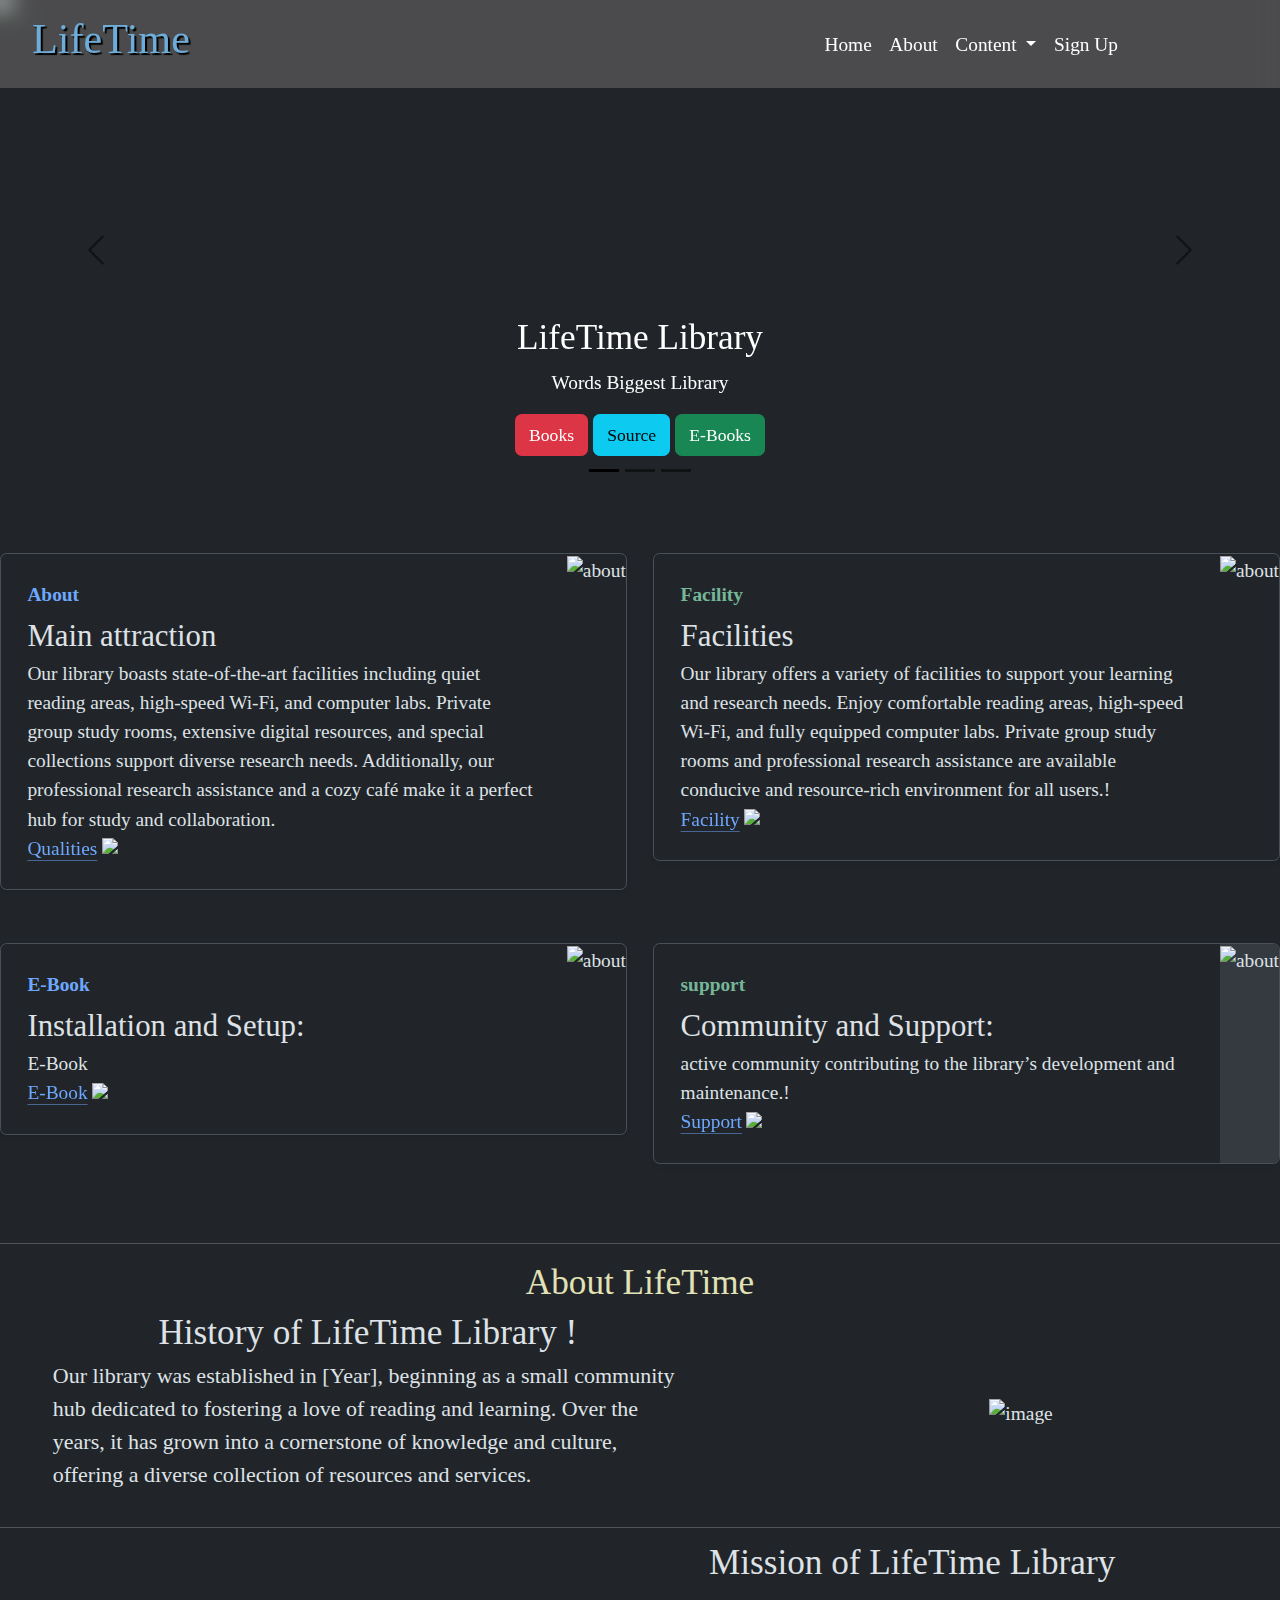
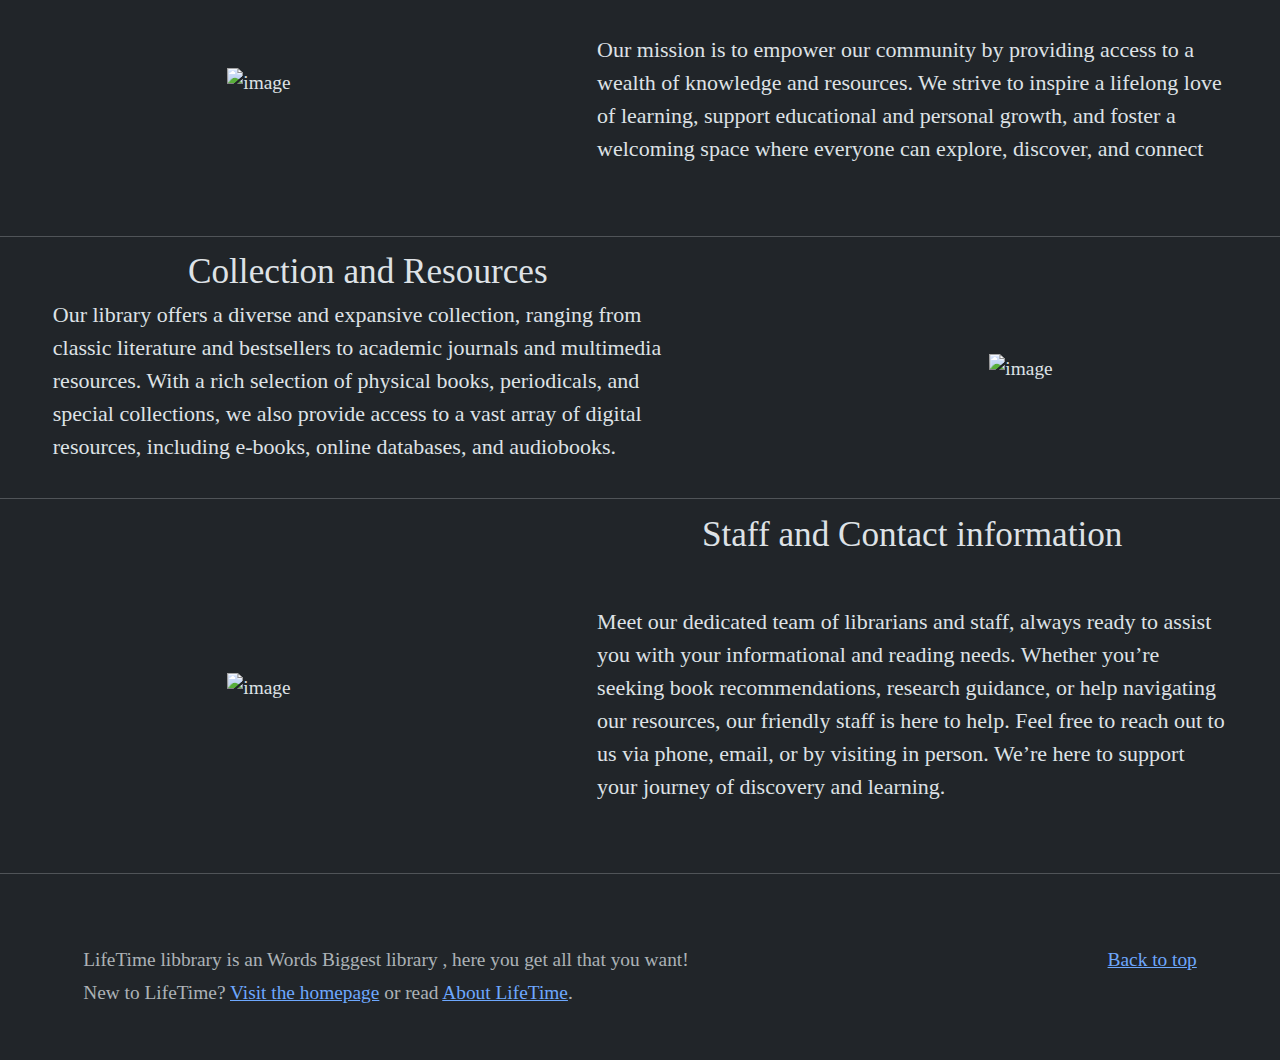
==== index.html @ f7d59dde "Changes made index.html removed outside the public" ====
<!doctype html>
<html lang="en" data-bs-theme="dark">

<head>
    <meta charset="utf-8">
    <meta name="viewport" content="width=device-width, initial-scale=1">
    <title> LifeTime Library</title>
    <link rel="icon" href="./images/index.svg" type="image/svg+xml">
    <link rel="stylesheet" href="../style.css">
    <link href="https://cdn.jsdelivr.net/npm/bootstrap@5.3.3/dist/css/bootstrap.min.css" rel="stylesheet"
        integrity="sha384-QWTKZyjpPEjISv5WaRU9OFeRpok6YctnYmDr5pNlyT2bRjXh0JMhjY6hW+ALEwIH" crossorigin="anonymous">
</head>

<body>

    <nav class="navbar navbar-expand-lg fixed-top navbar3 p-0 m-0">
        <div class="container m-2 ">
            <a class="navbar-brand" href="#">
                <path
                    d="M1 2.828c.885-.37 2.154-.769 3.388-.893 1.33-.134 2.458.063 3.112.752v9.746c-.935-.53-2.12-.603-3.213-.493-1.18.12-2.37.461-3.287.811zm7.5-.141c.654-.689 1.782-.886 3.112-.752 1.234.124 2.503.523 3.388.893v9.923c-.918-.35-2.107-.692-3.287-.81-1.094-.111-2.278-.039-3.213.492zM8 1.783C7.015.936 5.587.81 4.287.94c-1.514.153-3.042.672-3.994 1.105A.5.5 0 0 0 0 2.5v11a.5.5 0 0 0 .707.455c.882-.4 2.303-.881 3.68-1.02 1.409-.142 2.59.087 3.223.877a.5.5 0 0 0 .78 0c.633-.79 1.814-1.019 3.222-.877 1.378.139 2.8.62 3.681 1.02A.5.5 0 0 0 16 13.5v-11a.5.5 0 0 0-.293-.455c-.952-.433-2.48-.952-3.994-1.105C10.413.809 8.985.936 8 1.783" />
                </svg>
                <h3 class="title me-5">LifeTime</h3>
            </a>
            <button class="navbar-toggler" type="button" data-bs-toggle="collapse"
                data-bs-target="#navbarSupportedContent" aria-controls="navbarSupportedContent" aria-expanded="false"
                aria-label="Toggle navigation">
                <span class="navbar-toggler-icon"></span>
            </button>
            <div class="collapse navbar-collapse m-2" id="navbarSupportedContent">
                <ul class="navbar-nav  ms-auto mb-2 mb-lg-0 p-0">
                    <li class="nav-item">
                        <a class="nav-link active" aria-current="page" href="#homeid">Home</a>
                    </li>
                    <li class="nav-item">
                        <a class="nav-link active" aria-current="page" href="#aboutclass">About</a>
                    </li>

                    <li class="nav-item dropdown">
                        <a class="nav-link dropdown-toggle active" href="#" role="button" data-bs-toggle="dropdown"
                            aria-expanded="false">
                            Content
                        </a>
                        <ul class="dropdown-menu">
                            <li><a class="dropdown-item" href="#"> Modern Books</a></li>
                            <li><a class="dropdown-item" href="#">Historical books</a></li>
                            <li>
                                <hr class="dropdown-divider">
                            </li>
                            <li><a class="dropdown-item" href="#">another on order</a></li>
                        </ul>
                    <li class="nav-item">
                        <a class="nav-link active" href="signup1.html">Sign Up</a>
                    </li>
                    </li>

                </ul>

            </div>
        </div>
    </nav>
    <section id="homeid">
        <div id="carouselExampleCaptions" class="carousel slide carousel-fade classh2">
            <div class=" carousel-indicators">
                <button type="button" data-bs-target="#carouselExampleCaptions" data-bs-slide-to="0" class="active"
                    aria-current="true" aria-label="Slide 1"></button>
                <button type="button" data-bs-target="#carouselExampleCaptions" data-bs-slide-to="1"
                    aria-label="Slide 2"></button>
                <button type="button" data-bs-target="#carouselExampleCaptions" data-bs-slide-to="2"
                    aria-label="Slide 3"></button>
            </div>
            <div class="carousel-inner slides">
                <div id="slide1" class="slide carousel-item active">
                    <img src="./images/Library_Photo.png" style="height: 500px;" class="d-block w-100" alt="...">
                    <div class="carousel-caption d-none d-md-block">
                        <h2>LifeTime Library</h2>
                        <p>Words Biggest Library</p>
                        <button type="button" class=" btn btn-danger">Books</button>
                        <button type="button" class="btn btn-info">Source</button>
                        <button type="button" class="btn btn-success">E-Books</button>
                    </div>
                </div>
                <div id="slide2" class="slide carousel-item">
                    <img src="./images/library_photo4.jpg" style="height: 500px;" class="d-block w-100" alt="...">
                    <div class="carousel-caption d-none d-md-block">
                        <h2>Online Boooks</h2>
                        <p>No of online books</p>
                        <button type="button" class="btn btn-danger">Books</button>
                        <button type="button" class="btn btn-info">Source</button>
                        <button type="button" class="btn btn-success">E-Books</button>
                    </div>
                </div>
                <div class=" slide carousel-item" id="slide3">
                    <img src="./images/image4.jpg" style="height: 500px;" class="d-block w-100" alt="...">
                    <div class="carousel-caption d-none d-md-block">
                        <h2>No of Branches</h2>
                        <p>We are available for 24/7</p>
                        <button type="button" class="btn btn-danger">Books</button>
                        <button type="button" class="btn btn-info">Source</button>
                        <button type="button" class="btn btn-success">E-Books</button>
                    </div>
                </div>
            </div>
            <button class="carousel-control-prev" type="button" data-bs-target="#carouselExampleCaptions"
                data-bs-slide="prev">
                <span class="carousel-control-prev-icon" aria-hidden="true"></span>
                <span class="visually-hidden">Previous</span>
            </button>
            <button class="carousel-control-next" type="button" data-bs-target="#carouselExampleCaptions"
                data-bs-slide="next">
                <span class="carousel-control-next-icon" aria-hidden="true"></span>
                <span class="visually-hidden">Next</span>
            </button>
        </div>
    </section>
    <section>
        <div class="row mb-2 my-5">
            <div class="col-md-6">
                <div
                    class="row g-0 border rounded overflow-hidden flex-md-row mb-4 shadow-sm h-md-250 position-relative">
                    <div class="col p-4 d-flex flex-column position-static">
                        <strong class="d-inline-block mb-2 text-primary-emphasis">About</strong>
                        <h3 class="mb-0">Main attraction</h3>
                        <div class="mb-1 text-body-secondary"></div>
                        <p class="card-text mb-auto"> Our library boasts state-of-the-art facilities including quiet
                            reading
                            areas, high-speed Wi-Fi, and computer labs. Private group study rooms, extensive digital
                            resources, and special collections support diverse research needs. Additionally, our
                            professional research assistance and a cozy café make it a perfect hub for study and
                            collaboration. </p>
                        <a href="#" class="icon-link gap-1 icon-link-hover stretched-link">
                            Qualities
                            <img class="bi" src="./images/library_photo4.jpg" alt="about">
                        </a>
                    </div>
                    <div class="col-auto d-none d-lg-block">
                        <img class="bd-placeholder-img" width="300" height="250" src="./images/library_photo4.jpg"
                            alt="about">
                    </div>
                </div>
            </div>
            <div class="col-md-6">
                <div
                    class="row g-0 border rounded overflow-hidden flex-md-row mb-4 shadow-sm h-md-250 position-relative">
                    <div class="col p-4 d-flex flex-column position-static">
                        <strong class="d-inline-block mb-2 text-success-emphasis">Facility</strong>
                        <h3 class="mb-0"> Facilities</h3>
                        <div class="mb-1 text-body-secondary"> </div>
                        <p class="mb-auto">Our library offers a variety of facilities to support your learning and
                            research
                            needs. Enjoy comfortable reading areas, high-speed Wi-Fi, and fully equipped computer labs.
                            Private group study rooms and professional research assistance are available
                            conducive and resource-rich environment for all users.!</p>
                        <a href="#" class="icon-link gap-1 icon-link-hover stretched-link">
                            Facility
                            <img class="bi" src="./images/image9.jpg" alt="about">
                        </a>
                    </div>
                    <div class="col-auto d-none d-lg-block">
                        <img class="bd-placeholder-img" width="300" height="250" src="./images/image9.jpg" alt="about">
                    </div>
                </div>
            </div>
        </div>
    </section>
    <section>
        <div class="row mb-2 my-4">
            <div class="col-md-6">
                <div
                    class="row g-0 border rounded overflow-hidden flex-md-row mb-4 shadow-sm h-md-250 position-relative">
                    <div class="col p-4 d-flex flex-column position-static">
                        <strong class="d-inline-block mb-2 text-primary-emphasis">E-Book</strong>
                        <h3 class="mb-0">Installation and Setup:</h3>
                        <div class="mb-1 text-body-secondary"></div>
                        <p class="card-text mb-auto">E-Book</p>
                        <a href="#" class="icon-link gap-1 icon-link-hover stretched-link">
                            E-Book
                            <img class="bi" src="./images/image9.1.jpg" alt="about">
                        </a>
                    </div>
                    <div class="col-auto d-none d-lg-block">
                        <img class="bd-placeholder-img" width="300" height="250" src="./images/image9.1.jpg"
                            alt="about">
                    </div>
                </div>
            </div>
            <div class="col-md-6">
                <div
                    class="row g-0 border rounded overflow-hidden flex-md-row mb-4 shadow-sm h-md-250 position-relative">
                    <div class="col p-4 d-flex flex-column position-static">
                        <strong class="d-inline-block mb-2 text-success-emphasis">support</strong>
                        <h3 class="mb-0">Community and Support:</h3>
                        <div class="mb-1 text-body-secondary"> </div>
                        <p class="mb-auto">active community contributing to the library’s development and maintenance.!
                        </p>
                        <a href="#" class="icon-link gap-1 icon-link-hover stretched-link">
                            Support
                            <img class="bi" src="./images/image9.o.jpg" alt="about">
                        </a>
                    </div>
                    <div class="col-auto d-none d-lg-block  bg-body-secondary">
                        <img class="bd-placeholder-img" width="300" height="250" src="./images/image9.o.jpg"
                            alt="about">
                    </div>
                </div>
            </div>
        </div>
    </section><br>
    <section id="aboutclass">
        <hr class="featurette-divider  ">
        <div class="row featurette content aboutclass ">
            <h2 class="classh3">About LifeTime</h2>
            <div class="col-md-7">
                <h2 class="featurette-heading fw-normal lh-1">History of LifeTime Library ! <span
                        class="text-body-secondary"></span></h2>
                <p class="lead text-start px-md-5">Our library was established in [Year], beginning as a small community
                    hub dedicated to
                    fostering a love of reading and learning. Over the years, it has grown into a cornerstone of
                    knowledge and culture, offering a diverse collection of resources and services.</p>
            </div>
            <div class="col-md-5">
                <img src="./images/image6.jpg" alt="image"
                    class="bd-placeholder-img bd-placeholder-img-lg featurette-image img-fluid mx-auto" width="500"
                    height="500">
                <!-- <svg class="bd-placeholder-img bd-placeholder-img-lg featurette-image img-fluid mx-auto" width="300" height="300" xmlns="http://www.w3.org/2000/svg" role="img" aria-label="Placeholder: 500x500" preserveAspectRatio="xMidYMid slice" focusable="false"><title>Placeholder</title><rect width="100%" height="100%" fill="var(--bs-secondary-bg)"></rect><text x="50%" y="50%" fill="var(--bs-secondary-color)" dy=".3em">500x500</text></svg> -->
            </div>
        </div>
    </section>
    <section>
        <hr class="featurette-divider  ">
        <div class="row featurette content aboutclass">
            <div class="col-md-7 order-md-2">
                <h2 class="featurette-heading fw-normal lh-1">Mission of LifeTime Library <span
                        class="text-body-secondary"></span></h2>
                <p class="lead text-start m-md-5">Our mission is to empower our community by providing access to a
                    wealth of knowledge and
                    resources. We strive to inspire a lifelong love of learning, support educational and personal
                    growth, and foster a welcoming space where everyone can explore, discover, and connect</p>
            </div>
            <div class="col-md-5 order-md-1">
                <img src="./images/image5.jpg" alt="image"
                    class="bd-placeholder-img bd-placeholder-img-lg featurette-image img-fluid mx-auto" width="500"
                    height="500">
                <!-- <svg class="bd-placeholder-img bd-placeholder-img-lg featurette-image img-fluid mx-auto" width="300" height="300" xmlns="http://www.w3.org/2000/svg" role="img" aria-label="Placeholder: 500x500" preserveAspectRatio="xMidYMid slice" focusable="false"><title>Placeholder</title><rect width="100%" height="100%" fill="var(--bs-secondary-bg)"></rect><text x="50%" y="50%" fill="var(--bs-secondary-color)" dy=".3em">500x500</text></svg> -->
            </div>
        </div>
    </section>
    <hr class="featurette-divider  ">
    <section>
        <div class="row featurette content ">
            <div class="col-md-7">
                <h2 class="featurette-heading fw-normal lh-1">Collection and Resources <span
                        class="text-body-secondary"></span></h2>
                <p class="lead text-start px-md-5">Our library offers a diverse and expansive collection, ranging from
                    classic literature
                    and
                    bestsellers to academic journals and multimedia resources. With a rich selection of physical books,
                    periodicals, and special collections, we also provide access to a vast array of digital resources,
                    including e-books, online databases, and audiobooks.</p>
            </div>
            <div class="col-md-5">
                <img src="./images/image7.jpg" alt="image"
                    class="bd-placeholder-img bd-placeholder-img-lg featurette-image img-fluid mx-auto" width="500"
                    height="500">
                <!-- <svg class="bd-placeholder-img bd-placeholder-img-lg featurette-image img-fluid mx-auto" width="300" height="300" xmlns="http://www.w3.org/2000/svg" role="img" aria-label="Placeholder: 500x500" preserveAspectRatio="xMidYMid slice" focusable="false"><title>Placeholder</title><rect width="100%" height="100%" fill="var(--bs-secondary-bg)"></rect><text x="50%" y="50%" fill="var(--bs-secondary-color)" dy=".3em">500x500</text></svg> -->
            </div>
        </div>
    </section>
    <section>
        <hr class="featurette-divider  ">
        <div class="row featurette content">
            <div class="col-md-7 order-md-2">
                <h2 class="featurette-heading fw-normal lh-1">Staff and Contact information <span
                        class="text-body-secondary"></span></h2>
                <p class="lead text-start m-md-5">Meet our dedicated team of librarians and staff, always ready to
                    assist you with your
                    informational and reading needs. Whether you’re seeking book recommendations, research guidance, or
                    help navigating our resources, our friendly staff is here to help. Feel free to reach out to us via
                    phone, email, or by visiting in person. We’re here to support your journey of discovery and
                    learning.</p>
            </div>
            <div class="col-md-5 order-md-1">
                <img src="./images/image8.jpg" alt="image"
                    class="bd-placeholder-img bd-placeholder-img-lg featurette-image img-fluid mx-auto" width="500"
                    height="500">
                <!-- <svg class="bd-placeholder-img bd-placeholder-img-lg featurette-image img-fluid mx-auto" width="300" height="300" xmlns="http://www.w3.org/2000/svg" role="img" aria-label="Placeholder: 500x500" preserveAspectRatio="xMidYMid slice" focusable="false"><title>Placeholder</title><rect width="100%" height="100%" fill="var(--bs-secondary-bg)"></rect><text x="50%" y="50%" fill="var(--bs-secondary-color)" dy=".3em">500x500</text></svg> -->
            </div>
        </div>
    </section>
    </section>
    <hr class="featurette-divider  ">
    <footer class="text-body-secondary py-5">
        <div class="container">
            <p class="float-end mb-1">
                <a href="#">Back to top</a>
            </p>
            <p class="mb-1">LifeTime libbrary is an Words Biggest library , here you get all that you want!</p>
            <p class="mb-0">New to LifeTime? <a href="/">Visit the homepage</a> or read <a href="about.html">About
                    LifeTime</a>.</p>
        </div>
    </footer>
    <script src="index.js"> </script>
    <script src="https://cdn.jsdelivr.net/npm/bootstrap@5.3.3/dist/js/bootstrap.bundle.min.js"
        integrity="sha384-YvpcrYf0tY3lHB60NNkmXc5s9fDVZLESaAA55NDzOxhy9GkcIdslK1eN7N6jIeHz"
        crossorigin="anonymous"></script>
</body>

</html>
---- style.css ----
*{
    font-family:serif;
    font-size: 1.1rem;
}
.navbar3{
    background-color: rgba(104, 101, 101, 0.6); /* Semi-transparent background */
    backdrop-filter: blur(10px); /* Blur the background behind the navbar */
    -webkit-backdrop-filter: blur(10px); /* Safari support */
    padding: 10px 20px;
    margin: 0;
    
}
.title{
    margin-left: 10px;
    font-family:Anton;
    font-size: 2.4rem;
    color:#6EACDA ;
    text-shadow: 2px 2px 1px black;
}

#carouselExampleCaptions > div.carousel-inner > div.carousel-item.active > div > h2{
    color: white;
}

#carouselExampleCaptions > div.carousel-inner > div.carousel-item.active > div > p {
    color: white;
}

.content{
    display: flex;
    text-align: center;
    align-items: center;
    justify-content: center;
}

.mainclass{
    display: flex;
    justify-content: center;
    height: 100vh;
}

.subclass{
    padding: 20px;
    border: 3px solid black;
    border-radius: 5%;
    box-shadow:4px 4px 8px 0 rgba(58, 174, 220, 0.5);
    height: 350px;
    text-align: center;
    width: 450px;
    background-color: #FDFFE2;
    color: black;
    margin-top: 200px ;
}
.classSignUP{
    background-image: url('./public/images/image1.jpg'); 
    background-repeat: no-repeat;           
    background-size: cover;                 
    background-attachment: fixed;           
    background-position: center; 
}

.classSignUP1{
    background-image: url('./public/images/image2.jpg'); 
    background-repeat: no-repeat;           
    background-size: cover;                 
    background-attachment: fixed;           
    background-position: center; 
}

body > section:nth-child(6) > h2{
    background-color: transparent;
    color: white;
}

.classh3{
    text-align: center;
    /* background-color: #E2vE2B6; */
    color: #E2E2B6;
    height: 45px;
}
/* .aboutclass{ 
0 background-color: #E2E2B6;
    color: #6EACDA;
} */
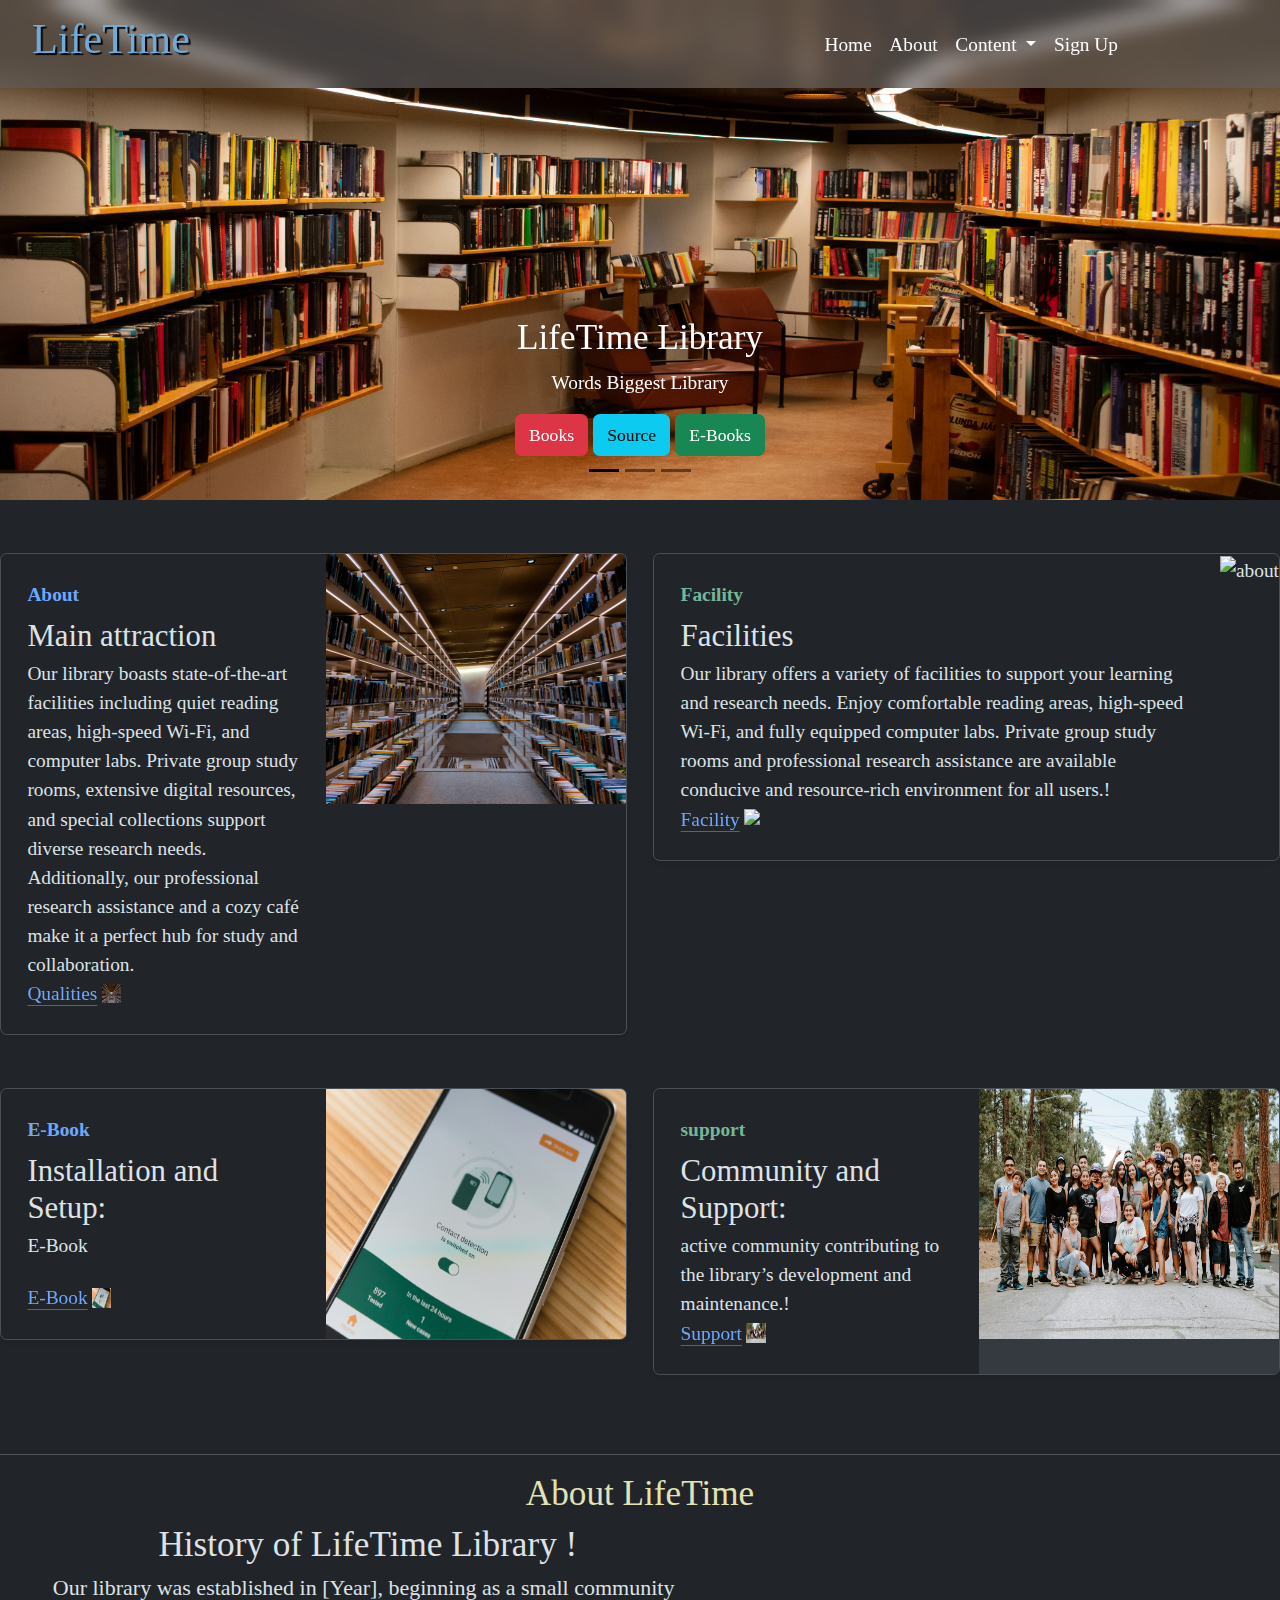
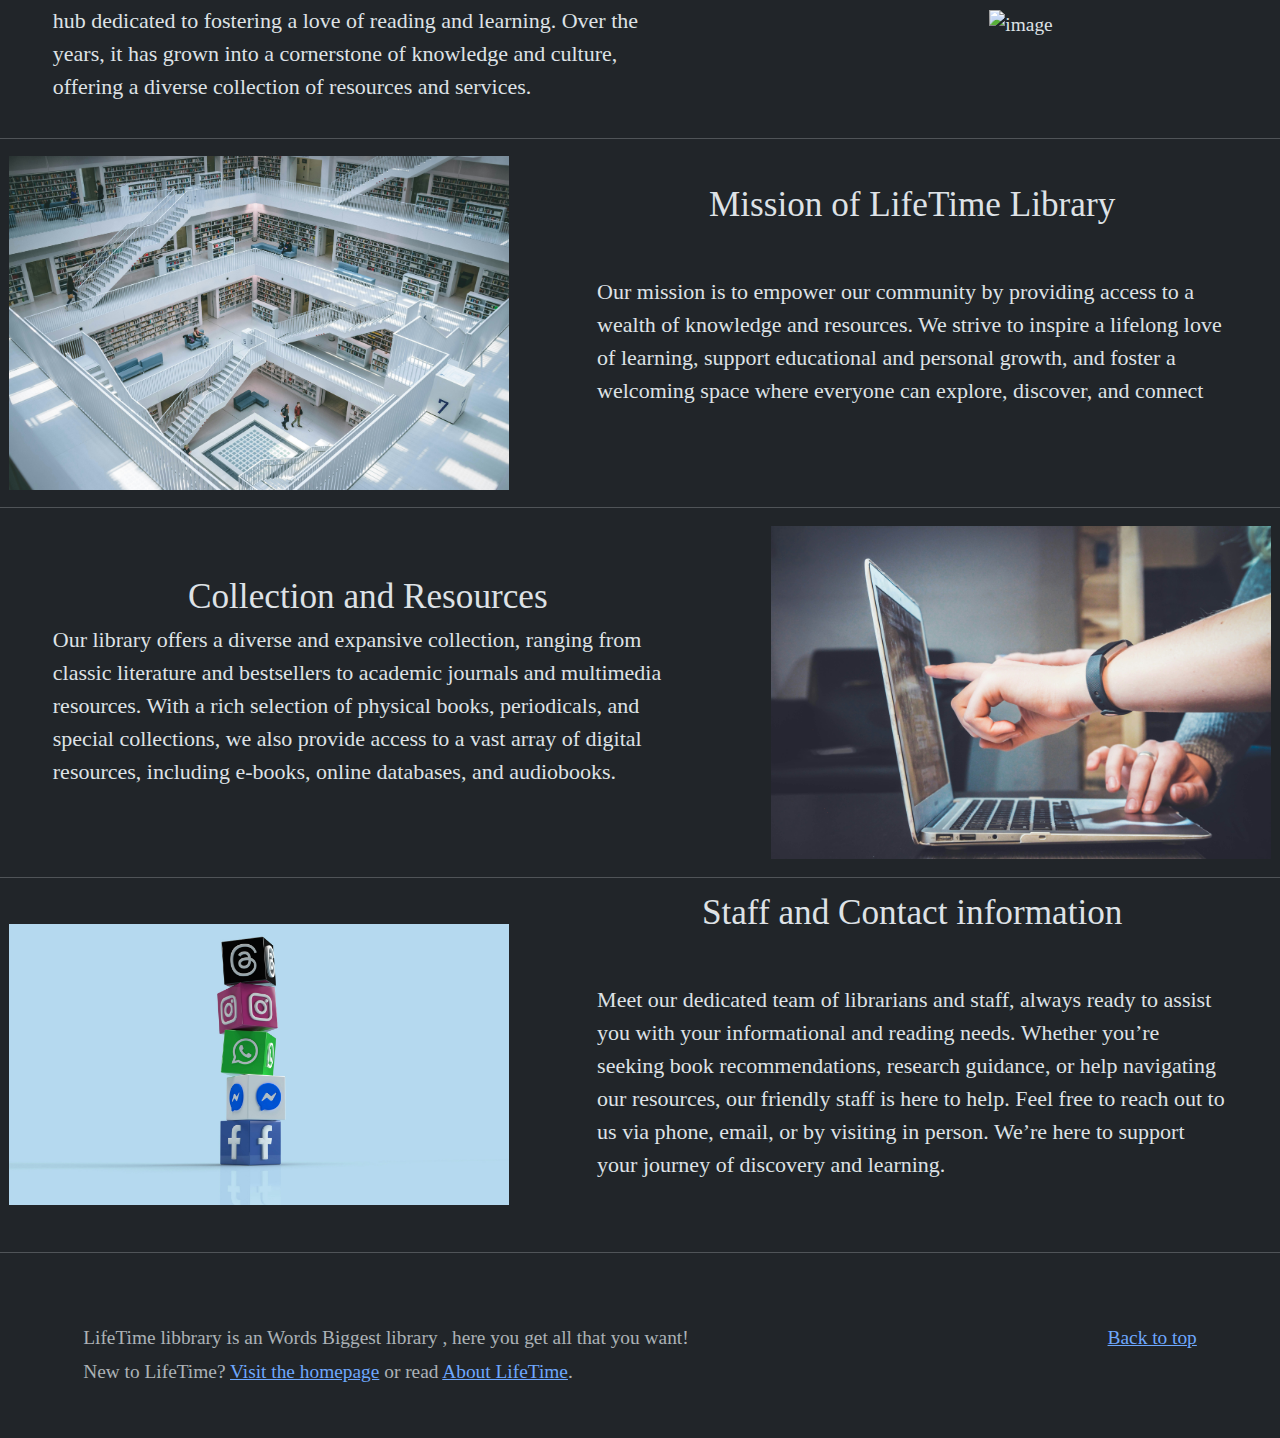
==== commit 2e18ab7e: "images path changed" ====
--- a/index.html
+++ b/index.html
@@ -5,7 +5,7 @@
     <meta charset="utf-8">
     <meta name="viewport" content="width=device-width, initial-scale=1">
     <title> LifeTime Library</title>
-    <link rel="icon" href="./images/index.svg" type="image/svg+xml">
+    <link rel="icon" href="./images/index1.svg" type="image/svg+xml">
     <link rel="stylesheet" href="../style.css">
     <link href="https://cdn.jsdelivr.net/npm/bootstrap@5.3.3/dist/css/bootstrap.min.css" rel="stylesheet"
         integrity="sha384-QWTKZyjpPEjISv5WaRU9OFeRpok6YctnYmDr5pNlyT2bRjXh0JMhjY6hW+ALEwIH" crossorigin="anonymous">
